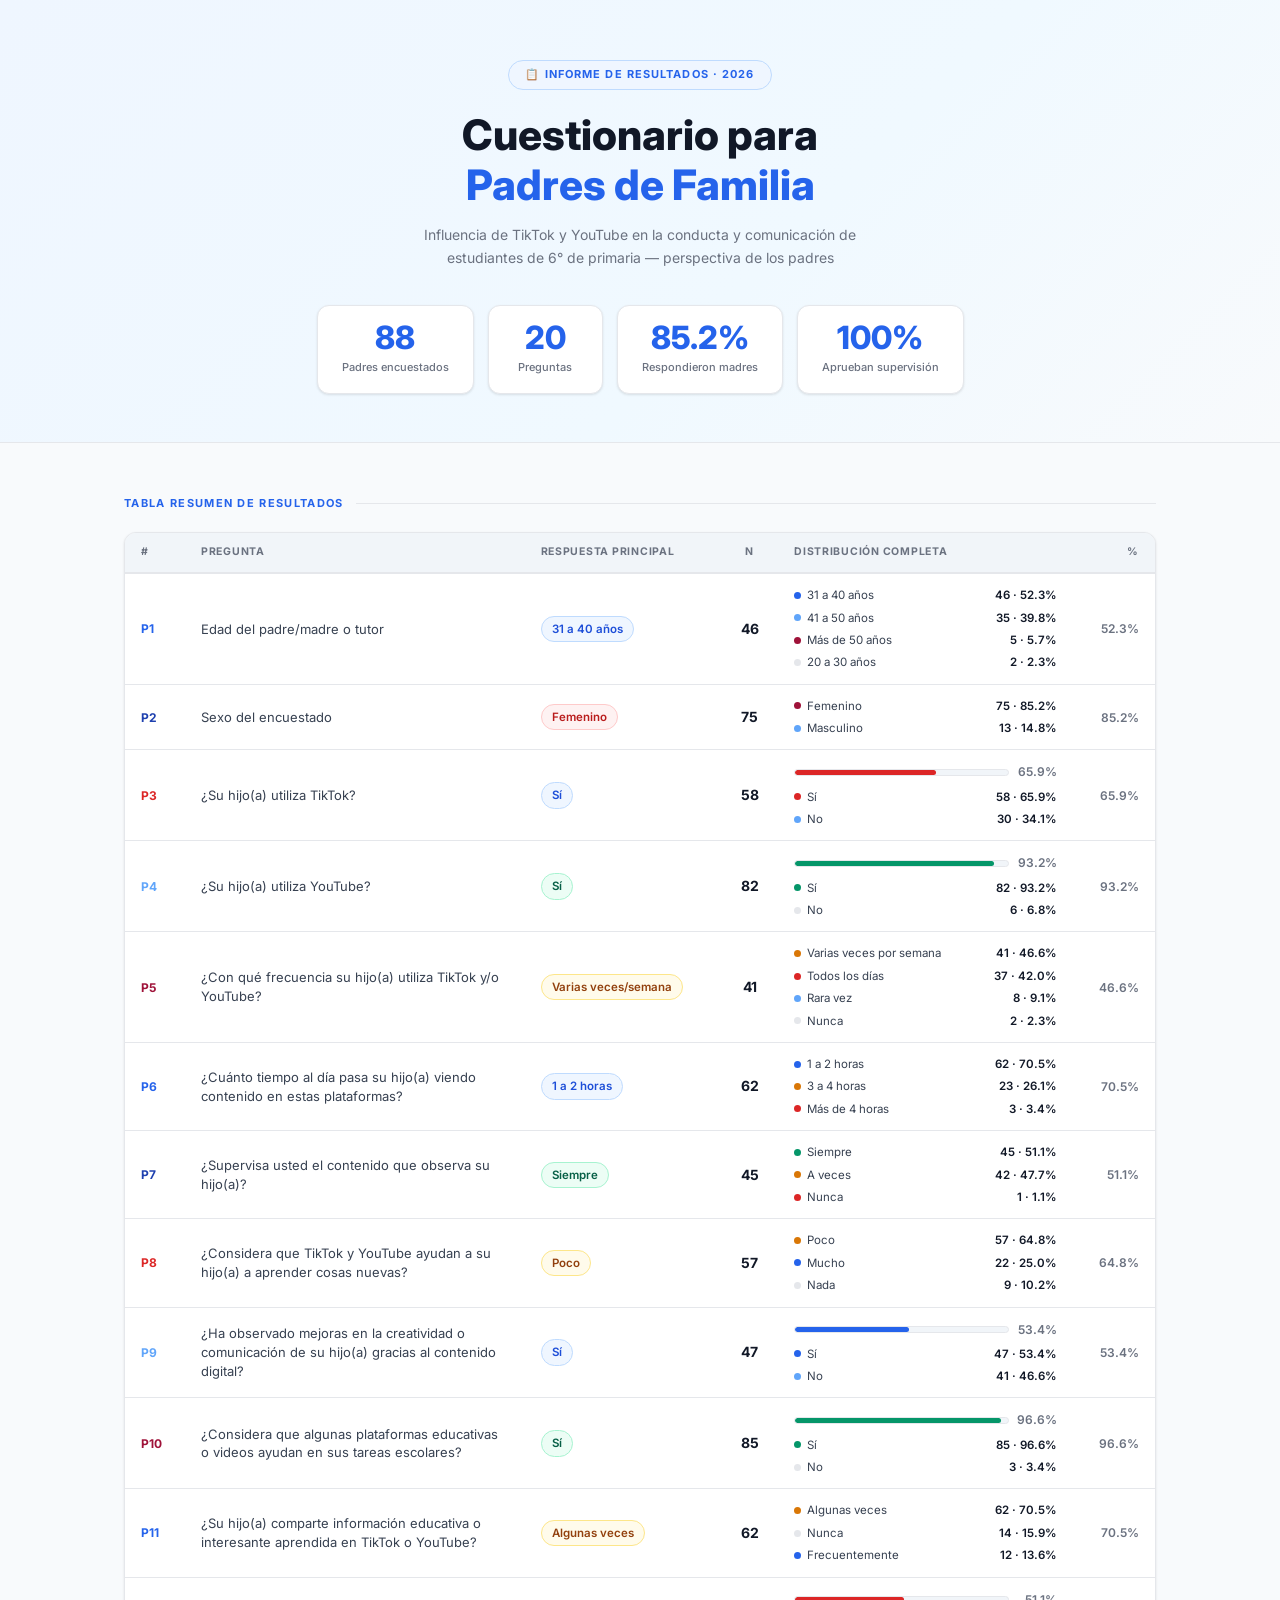
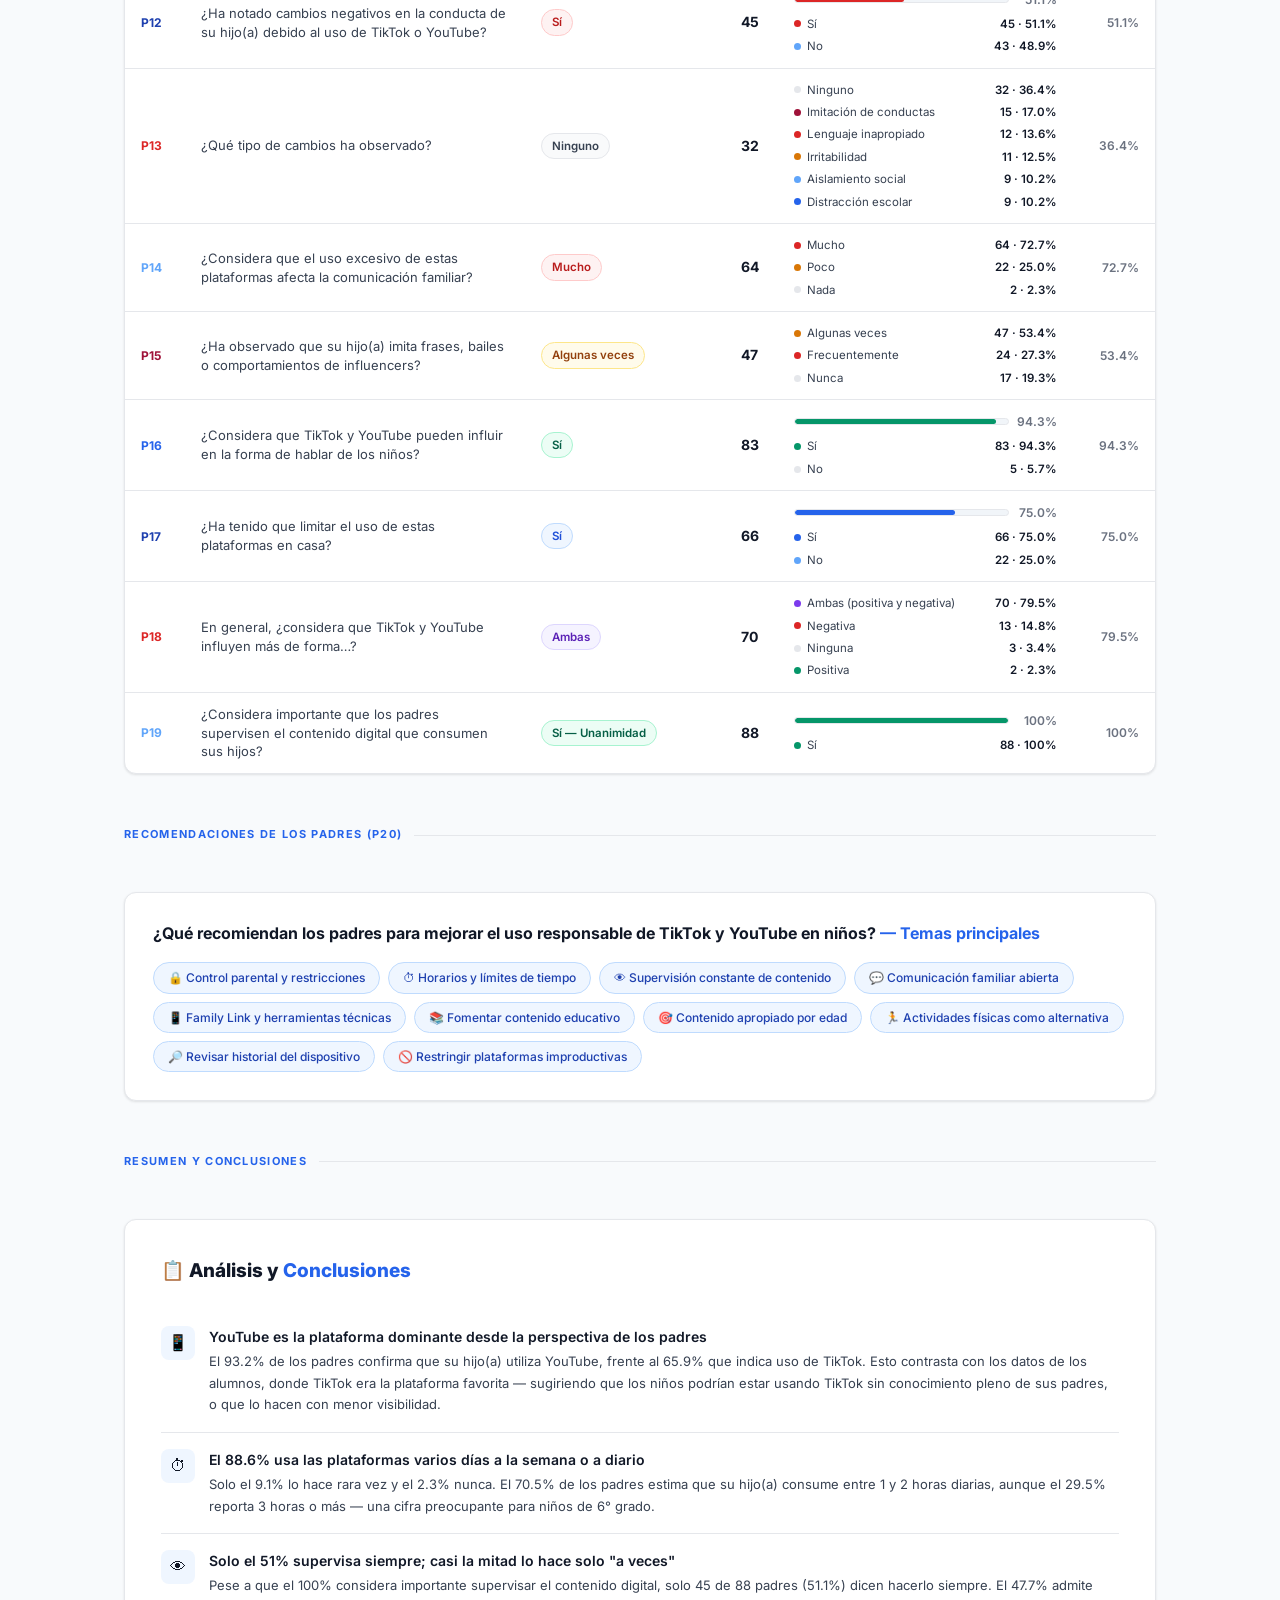
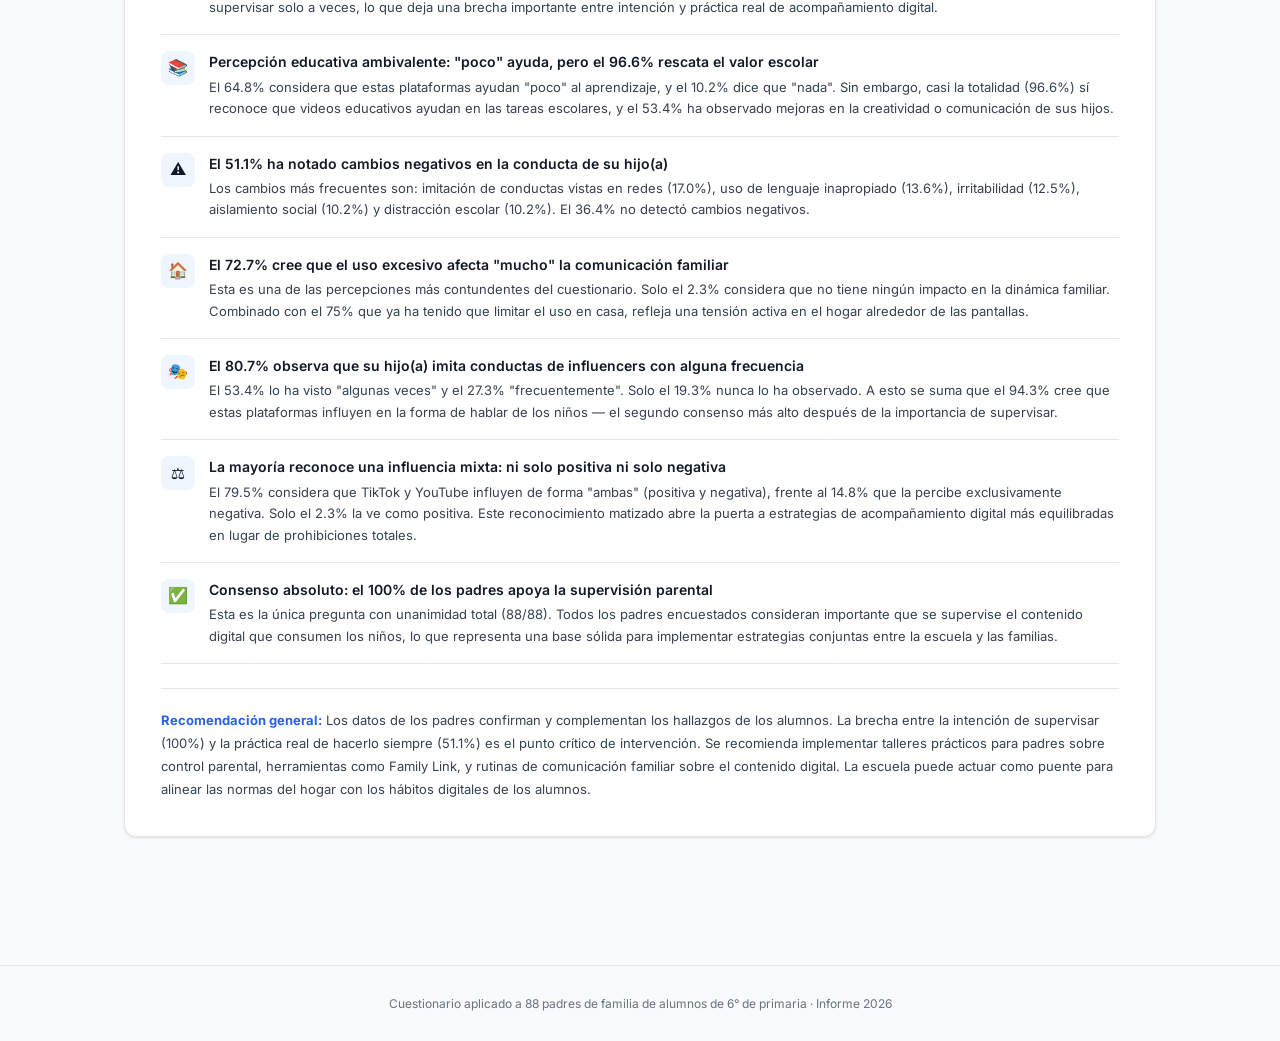
==== encuestaPadres.html @ 6d1504aa "Commit" ====
<!DOCTYPE html>
<html lang="es">

<head>
    <meta charset="UTF-8">
    <meta name="viewport" content="width=device-width, initial-scale=1.0">
    <title>Resultados — Cuestionario para Padres de Familia</title>
    <link rel="preconnect" href="https://fonts.googleapis.com">
    <link href="https://fonts.googleapis.com/css2?family=Inter:wght@400;500;600;700;800&display=swap" rel="stylesheet">
    <link rel="stylesheet" href="stylesEncuestaPadres.css">
</head>

<body>

    <!-- ══════════════ HERO ══════════════ -->
    <header class="hero">
        <div class="hero-badge">📋 Informe de Resultados · 2026</div>
        <h1>Cuestionario para<br><span>Padres de Familia</span></h1>
        <p class="hero-sub">Influencia de TikTok y YouTube en la conducta y comunicación de estudiantes de 6° de
            primaria — perspectiva de los padres</p>
        <div class="hero-kpis">
            <div class="hkpi">
                <div class="hkpi-num">88</div>
                <div class="hkpi-lbl">Padres encuestados</div>
            </div>
            <div class="hkpi">
                <div class="hkpi-num">20</div>
                <div class="hkpi-lbl">Preguntas</div>
            </div>
            <div class="hkpi">
                <div class="hkpi-num">85.2%</div>
                <div class="hkpi-lbl">Respondieron madres</div>
            </div>
            <div class="hkpi">
                <div class="hkpi-num">100%</div>
                <div class="hkpi-lbl">Aprueban supervisión</div>
            </div>
        </div>
    </header>

    <main class="page">

        <!-- ══════════════ TABLA RESUMEN ══════════════ -->
        <div class="section-label">Tabla resumen de resultados</div>
        <div class="card">
            <div class="tbl-wrap">
                <table>
                    <thead>
                        <tr>
                            <th>#</th>
                            <th>Pregunta</th>
                            <th>Respuesta principal</th>
                            <th style="text-align:center">n</th>
                            <th style="min-width:180px">Distribución completa</th>
                            <th style="text-align:right">%</th>
                        </tr>
                    </thead>
                    <tbody>

                        <!-- P1 Edad -->
                        <tr>
                            <td class="td-num" style="color:#2563EB">P1</td>
                            <td class="td-q">Edad del padre/madre o tutor</td>
                            <td><span class="badge badge-blue">31 a 40 años</span></td>
                            <td class="td-cnt">46</td>
                            <td>
                                <div class="opts-list">
                                    <div class="opt-row">
                                        <div class="opt-dot" style="background:#2563EB"></div><span class="opt-lbl">31 a
                                            40 años</span><span class="opt-val">46 · 52.3%</span>
                                    </div>
                                    <div class="opt-row">
                                        <div class="opt-dot" style="background:#60A5FA"></div><span class="opt-lbl">41 a
                                            50 años</span><span class="opt-val">35 · 39.8%</span>
                                    </div>
                                    <div class="opt-row">
                                        <div class="opt-dot" style="background:#9F1239"></div><span class="opt-lbl">Más
                                            de 50 años</span><span class="opt-val">5 · 5.7%</span>
                                    </div>
                                    <div class="opt-row">
                                        <div class="opt-dot" style="background:#E5E7EB"></div><span class="opt-lbl">20 a
                                            30 años</span><span class="opt-val">2 · 2.3%</span>
                                    </div>
                                </div>
                            </td>
                            <td class="td-pct-val">52.3%</td>
                        </tr>

                        <!-- P2 Sexo -->
                        <tr>
                            <td class="td-num" style="color:#1E40AF">P2</td>
                            <td class="td-q">Sexo del encuestado</td>
                            <td><span class="badge badge-red">Femenino</span></td>
                            <td class="td-cnt">75</td>
                            <td>
                                <div class="opts-list">
                                    <div class="opt-row">
                                        <div class="opt-dot" style="background:#9F1239"></div><span
                                            class="opt-lbl">Femenino</span><span class="opt-val">75 · 85.2%</span>
                                    </div>
                                    <div class="opt-row">
                                        <div class="opt-dot" style="background:#60A5FA"></div><span
                                            class="opt-lbl">Masculino</span><span class="opt-val">13 · 14.8%</span>
                                    </div>
                                </div>
                            </td>
                            <td class="td-pct-val">85.2%</td>
                        </tr>

                        <!-- P3 TikTok hijo -->
                        <tr>
                            <td class="td-num" style="color:#DC2626">P3</td>
                            <td class="td-q">¿Su hijo(a) utiliza TikTok?</td>
                            <td><span class="badge badge-blue">Sí</span></td>
                            <td class="td-cnt">58</td>
                            <td>
                                <div class="mini-bar-wrap">
                                    <div class="mini-bar-track">
                                        <div class="mini-bar-fill" style="width:65.9%;background:#DC2626"></div>
                                    </div>
                                    <span class="mini-pct">65.9%</span>
                                </div>
                                <div class="opts-list" style="margin-top:6px">
                                    <div class="opt-row">
                                        <div class="opt-dot" style="background:#DC2626"></div><span
                                            class="opt-lbl">Sí</span><span class="opt-val">58 · 65.9%</span>
                                    </div>
                                    <div class="opt-row">
                                        <div class="opt-dot" style="background:#60A5FA"></div><span
                                            class="opt-lbl">No</span><span class="opt-val">30 · 34.1%</span>
                                    </div>
                                </div>
                            </td>
                            <td class="td-pct-val">65.9%</td>
                        </tr>

                        <!-- P4 YouTube hijo -->
                        <tr>
                            <td class="td-num" style="color:#60A5FA">P4</td>
                            <td class="td-q">¿Su hijo(a) utiliza YouTube?</td>
                            <td><span class="badge badge-green">Sí</span></td>
                            <td class="td-cnt">82</td>
                            <td>
                                <div class="mini-bar-wrap">
                                    <div class="mini-bar-track">
                                        <div class="mini-bar-fill" style="width:93.2%;background:#059669"></div>
                                    </div>
                                    <span class="mini-pct">93.2%</span>
                                </div>
                                <div class="opts-list" style="margin-top:6px">
                                    <div class="opt-row">
                                        <div class="opt-dot" style="background:#059669"></div><span
                                            class="opt-lbl">Sí</span><span class="opt-val">82 · 93.2%</span>
                                    </div>
                                    <div class="opt-row">
                                        <div class="opt-dot" style="background:#E5E7EB"></div><span
                                            class="opt-lbl">No</span><span class="opt-val">6 · 6.8%</span>
                                    </div>
                                </div>
                            </td>
                            <td class="td-pct-val">93.2%</td>
                        </tr>

                        <!-- P5 Frecuencia -->
                        <tr>
                            <td class="td-num" style="color:#9F1239">P5</td>
                            <td class="td-q">¿Con qué frecuencia su hijo(a) utiliza TikTok y/o YouTube?</td>
                            <td><span class="badge badge-amber">Varias veces/semana</span></td>
                            <td class="td-cnt">41</td>
                            <td>
                                <div class="opts-list">
                                    <div class="opt-row">
                                        <div class="opt-dot" style="background:#D97706"></div><span
                                            class="opt-lbl">Varias veces por semana</span><span class="opt-val">41 ·
                                            46.6%</span>
                                    </div>
                                    <div class="opt-row">
                                        <div class="opt-dot" style="background:#DC2626"></div><span
                                            class="opt-lbl">Todos los días</span><span class="opt-val">37 · 42.0%</span>
                                    </div>
                                    <div class="opt-row">
                                        <div class="opt-dot" style="background:#60A5FA"></div><span class="opt-lbl">Rara
                                            vez</span><span class="opt-val">8 · 9.1%</span>
                                    </div>
                                    <div class="opt-row">
                                        <div class="opt-dot" style="background:#E5E7EB"></div><span
                                            class="opt-lbl">Nunca</span><span class="opt-val">2 · 2.3%</span>
                                    </div>
                                </div>
                            </td>
                            <td class="td-pct-val">46.6%</td>
                        </tr>

                        <!-- P6 Tiempo -->
                        <tr>
                            <td class="td-num" style="color:#2563EB">P6</td>
                            <td class="td-q">¿Cuánto tiempo al día pasa su hijo(a) viendo contenido en estas
                                plataformas?</td>
                            <td><span class="badge badge-blue">1 a 2 horas</span></td>
                            <td class="td-cnt">62</td>
                            <td>
                                <div class="opts-list">
                                    <div class="opt-row">
                                        <div class="opt-dot" style="background:#2563EB"></div><span class="opt-lbl">1 a
                                            2 horas</span><span class="opt-val">62 · 70.5%</span>
                                    </div>
                                    <div class="opt-row">
                                        <div class="opt-dot" style="background:#D97706"></div><span class="opt-lbl">3 a
                                            4 horas</span><span class="opt-val">23 · 26.1%</span>
                                    </div>
                                    <div class="opt-row">
                                        <div class="opt-dot" style="background:#DC2626"></div><span class="opt-lbl">Más
                                            de 4 horas</span><span class="opt-val">3 · 3.4%</span>
                                    </div>
                                </div>
                            </td>
                            <td class="td-pct-val">70.5%</td>
                        </tr>

                        <!-- P7 Supervisión -->
                        <tr>
                            <td class="td-num" style="color:#1E40AF">P7</td>
                            <td class="td-q">¿Supervisa usted el contenido que observa su hijo(a)?</td>
                            <td><span class="badge badge-green">Siempre</span></td>
                            <td class="td-cnt">45</td>
                            <td>
                                <div class="opts-list">
                                    <div class="opt-row">
                                        <div class="opt-dot" style="background:#059669"></div><span
                                            class="opt-lbl">Siempre</span><span class="opt-val">45 · 51.1%</span>
                                    </div>
                                    <div class="opt-row">
                                        <div class="opt-dot" style="background:#D97706"></div><span class="opt-lbl">A
                                            veces</span><span class="opt-val">42 · 47.7%</span>
                                    </div>
                                    <div class="opt-row">
                                        <div class="opt-dot" style="background:#DC2626"></div><span
                                            class="opt-lbl">Nunca</span><span class="opt-val">1 · 1.1%</span>
                                    </div>
                                </div>
                            </td>
                            <td class="td-pct-val">51.1%</td>
                        </tr>

                        <!-- P8 Aprender -->
                        <tr>
                            <td class="td-num" style="color:#DC2626">P8</td>
                            <td class="td-q">¿Considera que TikTok y YouTube ayudan a su hijo(a) a aprender cosas
                                nuevas?</td>
                            <td><span class="badge badge-amber">Poco</span></td>
                            <td class="td-cnt">57</td>
                            <td>
                                <div class="opts-list">
                                    <div class="opt-row">
                                        <div class="opt-dot" style="background:#D97706"></div><span
                                            class="opt-lbl">Poco</span><span class="opt-val">57 · 64.8%</span>
                                    </div>
                                    <div class="opt-row">
                                        <div class="opt-dot" style="background:#2563EB"></div><span
                                            class="opt-lbl">Mucho</span><span class="opt-val">22 · 25.0%</span>
                                    </div>
                                    <div class="opt-row">
                                        <div class="opt-dot" style="background:#E5E7EB"></div><span
                                            class="opt-lbl">Nada</span><span class="opt-val">9 · 10.2%</span>
                                    </div>
                                </div>
                            </td>
                            <td class="td-pct-val">64.8%</td>
                        </tr>

                        <!-- P9 Creatividad -->
                        <tr>
                            <td class="td-num" style="color:#60A5FA">P9</td>
                            <td class="td-q">¿Ha observado mejoras en la creatividad o comunicación de su hijo(a)
                                gracias al contenido digital?</td>
                            <td><span class="badge badge-blue">Sí</span></td>
                            <td class="td-cnt">47</td>
                            <td>
                                <div class="mini-bar-wrap">
                                    <div class="mini-bar-track">
                                        <div class="mini-bar-fill" style="width:53.4%;background:#2563EB"></div>
                                    </div>
                                    <span class="mini-pct">53.4%</span>
                                </div>
                                <div class="opts-list" style="margin-top:6px">
                                    <div class="opt-row">
                                        <div class="opt-dot" style="background:#2563EB"></div><span
                                            class="opt-lbl">Sí</span><span class="opt-val">47 · 53.4%</span>
                                    </div>
                                    <div class="opt-row">
                                        <div class="opt-dot" style="background:#60A5FA"></div><span
                                            class="opt-lbl">No</span><span class="opt-val">41 · 46.6%</span>
                                    </div>
                                </div>
                            </td>
                            <td class="td-pct-val">53.4%</td>
                        </tr>

                        <!-- P10 Tareas -->
                        <tr>
                            <td class="td-num" style="color:#9F1239">P10</td>
                            <td class="td-q">¿Considera que algunas plataformas educativas o videos ayudan en sus tareas
                                escolares?</td>
                            <td><span class="badge badge-green">Sí</span></td>
                            <td class="td-cnt">85</td>
                            <td>
                                <div class="mini-bar-wrap">
                                    <div class="mini-bar-track">
                                        <div class="mini-bar-fill" style="width:96.6%;background:#059669"></div>
                                    </div>
                                    <span class="mini-pct">96.6%</span>
                                </div>
                                <div class="opts-list" style="margin-top:6px">
                                    <div class="opt-row">
                                        <div class="opt-dot" style="background:#059669"></div><span
                                            class="opt-lbl">Sí</span><span class="opt-val">85 · 96.6%</span>
                                    </div>
                                    <div class="opt-row">
                                        <div class="opt-dot" style="background:#E5E7EB"></div><span
                                            class="opt-lbl">No</span><span class="opt-val">3 · 3.4%</span>
                                    </div>
                                </div>
                            </td>
                            <td class="td-pct-val">96.6%</td>
                        </tr>

                        <!-- P11 Comparte info -->
                        <tr>
                            <td class="td-num" style="color:#2563EB">P11</td>
                            <td class="td-q">¿Su hijo(a) comparte información educativa o interesante aprendida en
                                TikTok o YouTube?</td>
                            <td><span class="badge badge-amber">Algunas veces</span></td>
                            <td class="td-cnt">62</td>
                            <td>
                                <div class="opts-list">
                                    <div class="opt-row">
                                        <div class="opt-dot" style="background:#D97706"></div><span
                                            class="opt-lbl">Algunas veces</span><span class="opt-val">62 · 70.5%</span>
                                    </div>
                                    <div class="opt-row">
                                        <div class="opt-dot" style="background:#E5E7EB"></div><span
                                            class="opt-lbl">Nunca</span><span class="opt-val">14 · 15.9%</span>
                                    </div>
                                    <div class="opt-row">
                                        <div class="opt-dot" style="background:#2563EB"></div><span
                                            class="opt-lbl">Frecuentemente</span><span class="opt-val">12 · 13.6%</span>
                                    </div>
                                </div>
                            </td>
                            <td class="td-pct-val">70.5%</td>
                        </tr>

                        <!-- P12 Cambios negativos -->
                        <tr>
                            <td class="td-num" style="color:#1E40AF">P12</td>
                            <td class="td-q">¿Ha notado cambios negativos en la conducta de su hijo(a) debido al uso de
                                TikTok o YouTube?</td>
                            <td><span class="badge badge-red">Sí</span></td>
                            <td class="td-cnt">45</td>
                            <td>
                                <div class="mini-bar-wrap">
                                    <div class="mini-bar-track">
                                        <div class="mini-bar-fill" style="width:51.1%;background:#DC2626"></div>
                                    </div>
                                    <span class="mini-pct">51.1%</span>
                                </div>
                                <div class="opts-list" style="margin-top:6px">
                                    <div class="opt-row">
                                        <div class="opt-dot" style="background:#DC2626"></div><span
                                            class="opt-lbl">Sí</span><span class="opt-val">45 · 51.1%</span>
                                    </div>
                                    <div class="opt-row">
                                        <div class="opt-dot" style="background:#60A5FA"></div><span
                                            class="opt-lbl">No</span><span class="opt-val">43 · 48.9%</span>
                                    </div>
                                </div>
                            </td>
                            <td class="td-pct-val">51.1%</td>
                        </tr>

                        <!-- P13 Tipo de cambios -->
                        <tr>
                            <td class="td-num" style="color:#DC2626">P13</td>
                            <td class="td-q">¿Qué tipo de cambios ha observado?</td>
                            <td><span class="badge badge-gray">Ninguno</span></td>
                            <td class="td-cnt">32</td>
                            <td>
                                <div class="opts-list">
                                    <div class="opt-row">
                                        <div class="opt-dot" style="background:#E5E7EB"></div><span
                                            class="opt-lbl">Ninguno</span><span class="opt-val">32 · 36.4%</span>
                                    </div>
                                    <div class="opt-row">
                                        <div class="opt-dot" style="background:#9F1239"></div><span
                                            class="opt-lbl">Imitación de conductas</span><span class="opt-val">15 ·
                                            17.0%</span>
                                    </div>
                                    <div class="opt-row">
                                        <div class="opt-dot" style="background:#DC2626"></div><span
                                            class="opt-lbl">Lenguaje inapropiado</span><span class="opt-val">12 ·
                                            13.6%</span>
                                    </div>
                                    <div class="opt-row">
                                        <div class="opt-dot" style="background:#D97706"></div><span
                                            class="opt-lbl">Irritabilidad</span><span class="opt-val">11 · 12.5%</span>
                                    </div>
                                    <div class="opt-row">
                                        <div class="opt-dot" style="background:#60A5FA"></div><span
                                            class="opt-lbl">Aislamiento social</span><span class="opt-val">9 ·
                                            10.2%</span>
                                    </div>
                                    <div class="opt-row">
                                        <div class="opt-dot" style="background:#2563EB"></div><span
                                            class="opt-lbl">Distracción escolar</span><span class="opt-val">9 ·
                                            10.2%</span>
                                    </div>
                                </div>
                            </td>
                            <td class="td-pct-val">36.4%</td>
                        </tr>

                        <!-- P14 Comunicación familiar -->
                        <tr>
                            <td class="td-num" style="color:#60A5FA">P14</td>
                            <td class="td-q">¿Considera que el uso excesivo de estas plataformas afecta la comunicación
                                familiar?</td>
                            <td><span class="badge badge-red">Mucho</span></td>
                            <td class="td-cnt">64</td>
                            <td>
                                <div class="opts-list">
                                    <div class="opt-row">
                                        <div class="opt-dot" style="background:#DC2626"></div><span
                                            class="opt-lbl">Mucho</span><span class="opt-val">64 · 72.7%</span>
                                    </div>
                                    <div class="opt-row">
                                        <div class="opt-dot" style="background:#D97706"></div><span
                                            class="opt-lbl">Poco</span><span class="opt-val">22 · 25.0%</span>
                                    </div>
                                    <div class="opt-row">
                                        <div class="opt-dot" style="background:#E5E7EB"></div><span
                                            class="opt-lbl">Nada</span><span class="opt-val">2 · 2.3%</span>
                                    </div>
                                </div>
                            </td>
                            <td class="td-pct-val">72.7%</td>
                        </tr>

                        <!-- P15 Imita influencers -->
                        <tr>
                            <td class="td-num" style="color:#9F1239">P15</td>
                            <td class="td-q">¿Ha observado que su hijo(a) imita frases, bailes o comportamientos de
                                influencers?</td>
                            <td><span class="badge badge-amber">Algunas veces</span></td>
                            <td class="td-cnt">47</td>
                            <td>
                                <div class="opts-list">
                                    <div class="opt-row">
                                        <div class="opt-dot" style="background:#D97706"></div><span
                                            class="opt-lbl">Algunas veces</span><span class="opt-val">47 · 53.4%</span>
                                    </div>
                                    <div class="opt-row">
                                        <div class="opt-dot" style="background:#DC2626"></div><span
                                            class="opt-lbl">Frecuentemente</span><span class="opt-val">24 · 27.3%</span>
                                    </div>
                                    <div class="opt-row">
                                        <div class="opt-dot" style="background:#E5E7EB"></div><span
                                            class="opt-lbl">Nunca</span><span class="opt-val">17 · 19.3%</span>
                                    </div>
                                </div>
                            </td>
                            <td class="td-pct-val">53.4%</td>
                        </tr>

                        <!-- P16 Influye en hablar -->
                        <tr>
                            <td class="td-num" style="color:#2563EB">P16</td>
                            <td class="td-q">¿Considera que TikTok y YouTube pueden influir en la forma de hablar de los
                                niños?</td>
                            <td><span class="badge badge-green">Sí</span></td>
                            <td class="td-cnt">83</td>
                            <td>
                                <div class="mini-bar-wrap">
                                    <div class="mini-bar-track">
                                        <div class="mini-bar-fill" style="width:94.3%;background:#059669"></div>
                                    </div>
                                    <span class="mini-pct">94.3%</span>
                                </div>
                                <div class="opts-list" style="margin-top:6px">
                                    <div class="opt-row">
                                        <div class="opt-dot" style="background:#059669"></div><span
                                            class="opt-lbl">Sí</span><span class="opt-val">83 · 94.3%</span>
                                    </div>
                                    <div class="opt-row">
                                        <div class="opt-dot" style="background:#E5E7EB"></div><span
                                            class="opt-lbl">No</span><span class="opt-val">5 · 5.7%</span>
                                    </div>
                                </div>
                            </td>
                            <td class="td-pct-val">94.3%</td>
                        </tr>

                        <!-- P17 Limitó uso -->
                        <tr>
                            <td class="td-num" style="color:#1E40AF">P17</td>
                            <td class="td-q">¿Ha tenido que limitar el uso de estas plataformas en casa?</td>
                            <td><span class="badge badge-blue">Sí</span></td>
                            <td class="td-cnt">66</td>
                            <td>
                                <div class="mini-bar-wrap">
                                    <div class="mini-bar-track">
                                        <div class="mini-bar-fill" style="width:75%;background:#2563EB"></div>
                                    </div>
                                    <span class="mini-pct">75.0%</span>
                                </div>
                                <div class="opts-list" style="margin-top:6px">
                                    <div class="opt-row">
                                        <div class="opt-dot" style="background:#2563EB"></div><span
                                            class="opt-lbl">Sí</span><span class="opt-val">66 · 75.0%</span>
                                    </div>
                                    <div class="opt-row">
                                        <div class="opt-dot" style="background:#60A5FA"></div><span
                                            class="opt-lbl">No</span><span class="opt-val">22 · 25.0%</span>
                                    </div>
                                </div>
                            </td>
                            <td class="td-pct-val">75.0%</td>
                        </tr>

                        <!-- P18 Influencia positiva/negativa -->
                        <tr>
                            <td class="td-num" style="color:#DC2626">P18</td>
                            <td class="td-q">En general, ¿considera que TikTok y YouTube influyen más de forma…?</td>
                            <td><span class="badge badge-purple">Ambas</span></td>
                            <td class="td-cnt">70</td>
                            <td>
                                <div class="opts-list">
                                    <div class="opt-row">
                                        <div class="opt-dot" style="background:#7C3AED"></div><span
                                            class="opt-lbl">Ambas (positiva y negativa)</span><span class="opt-val">70 ·
                                            79.5%</span>
                                    </div>
                                    <div class="opt-row">
                                        <div class="opt-dot" style="background:#DC2626"></div><span
                                            class="opt-lbl">Negativa</span><span class="opt-val">13 · 14.8%</span>
                                    </div>
                                    <div class="opt-row">
                                        <div class="opt-dot" style="background:#E5E7EB"></div><span
                                            class="opt-lbl">Ninguna</span><span class="opt-val">3 · 3.4%</span>
                                    </div>
                                    <div class="opt-row">
                                        <div class="opt-dot" style="background:#059669"></div><span
                                            class="opt-lbl">Positiva</span><span class="opt-val">2 · 2.3%</span>
                                    </div>
                                </div>
                            </td>
                            <td class="td-pct-val">79.5%</td>
                        </tr>

                        <!-- P19 Supervisión importante -->
                        <tr>
                            <td class="td-num" style="color:#60A5FA">P19</td>
                            <td class="td-q">¿Considera importante que los padres supervisen el contenido digital que
                                consumen sus hijos?</td>
                            <td><span class="badge badge-green">Sí — Unanimidad</span></td>
                            <td class="td-cnt">88</td>
                            <td>
                                <div class="mini-bar-wrap">
                                    <div class="mini-bar-track">
                                        <div class="mini-bar-fill" style="width:100%;background:#059669"></div>
                                    </div>
                                    <span class="mini-pct">100%</span>
                                </div>
                                <div class="opts-list" style="margin-top:6px">
                                    <div class="opt-row">
                                        <div class="opt-dot" style="background:#059669"></div><span
                                            class="opt-lbl">Sí</span><span class="opt-val">88 · 100%</span>
                                    </div>
                                </div>
                            </td>
                            <td class="td-pct-val">100%</td>
                        </tr>

                    </tbody>
                </table>
            </div>
        </div>

        <!-- ══════════════ RECOMENDACIONES P20 ══════════════ -->
        <div class="section-label">Recomendaciones de los padres (P20)</div>
        <div class="rec-section">
            <h3>¿Qué recomiendan los padres para mejorar el uso responsable de TikTok y YouTube en niños? <span>— Temas
                    principales</span></h3>
            <div class="rec-tags">
                <span class="rec-tag">🔒 Control parental y restricciones</span>
                <span class="rec-tag">⏱ Horarios y límites de tiempo</span>
                <span class="rec-tag">👁 Supervisión constante de contenido</span>
                <span class="rec-tag">💬 Comunicación familiar abierta</span>
                <span class="rec-tag">📱 Family Link y herramientas técnicas</span>
                <span class="rec-tag">📚 Fomentar contenido educativo</span>
                <span class="rec-tag">🎯 Contenido apropiado por edad</span>
                <span class="rec-tag">🏃 Actividades físicas como alternativa</span>
                <span class="rec-tag">🔎 Revisar historial del dispositivo</span>
                <span class="rec-tag">🚫 Restringir plataformas improductivas</span>
            </div>
        </div>

        <!-- ══════════════ CONCLUSIONES ══════════════ -->
        <div class="section-label">Resumen y conclusiones</div>
        <div class="conclusion">
            <h2>📋 Análisis y <span>Conclusiones</span></h2>

            <div class="finding">
                <div class="finding-icon">📱</div>
                <div class="finding-text">
                    <strong>YouTube es la plataforma dominante desde la perspectiva de los padres</strong>
                    <p>El 93.2% de los padres confirma que su hijo(a) utiliza YouTube, frente al 65.9% que indica uso de
                        TikTok. Esto contrasta con los datos de los alumnos, donde TikTok era la plataforma favorita —
                        sugiriendo que los niños podrían estar usando TikTok sin conocimiento pleno de sus padres, o que
                        lo hacen con menor visibilidad.</p>
                </div>
            </div>

            <div class="finding">
                <div class="finding-icon">⏱</div>
                <div class="finding-text">
                    <strong>El 88.6% usa las plataformas varios días a la semana o a diario</strong>
                    <p>Solo el 9.1% lo hace rara vez y el 2.3% nunca. El 70.5% de los padres estima que su hijo(a)
                        consume entre 1 y 2 horas diarias, aunque el 29.5% reporta 3 horas o más — una cifra preocupante
                        para niños de 6° grado.</p>
                </div>
            </div>

            <div class="finding">
                <div class="finding-icon">👁</div>
                <div class="finding-text">
                    <strong>Solo el 51% supervisa siempre; casi la mitad lo hace solo "a veces"</strong>
                    <p>Pese a que el 100% considera importante supervisar el contenido digital, solo 45 de 88 padres
                        (51.1%) dicen hacerlo siempre. El 47.7% admite supervisar solo a veces, lo que deja una brecha
                        importante entre intención y práctica real de acompañamiento digital.</p>
                </div>
            </div>

            <div class="finding">
                <div class="finding-icon">📚</div>
                <div class="finding-text">
                    <strong>Percepción educativa ambivalente: "poco" ayuda, pero el 96.6% rescata el valor
                        escolar</strong>
                    <p>El 64.8% considera que estas plataformas ayudan "poco" al aprendizaje, y el 10.2% dice que
                        "nada". Sin embargo, casi la totalidad (96.6%) sí reconoce que videos educativos ayudan en las
                        tareas escolares, y el 53.4% ha observado mejoras en la creatividad o comunicación de sus hijos.
                    </p>
                </div>
            </div>

            <div class="finding">
                <div class="finding-icon">⚠️</div>
                <div class="finding-text">
                    <strong>El 51.1% ha notado cambios negativos en la conducta de su hijo(a)</strong>
                    <p>Los cambios más frecuentes son: imitación de conductas vistas en redes (17.0%), uso de lenguaje
                        inapropiado (13.6%), irritabilidad (12.5%), aislamiento social (10.2%) y distracción escolar
                        (10.2%). El 36.4% no detectó cambios negativos.</p>
                </div>
            </div>

            <div class="finding">
                <div class="finding-icon">🏠</div>
                <div class="finding-text">
                    <strong>El 72.7% cree que el uso excesivo afecta "mucho" la comunicación familiar</strong>
                    <p>Esta es una de las percepciones más contundentes del cuestionario. Solo el 2.3% considera que no
                        tiene ningún impacto en la dinámica familiar. Combinado con el 75% que ya ha tenido que limitar
                        el uso en casa, refleja una tensión activa en el hogar alrededor de las pantallas.</p>
                </div>
            </div>

            <div class="finding">
                <div class="finding-icon">🎭</div>
                <div class="finding-text">
                    <strong>El 80.7% observa que su hijo(a) imita conductas de influencers con alguna
                        frecuencia</strong>
                    <p>El 53.4% lo ha visto "algunas veces" y el 27.3% "frecuentemente". Solo el 19.3% nunca lo ha
                        observado. A esto se suma que el 94.3% cree que estas plataformas influyen en la forma de hablar
                        de los niños — el segundo consenso más alto después de la importancia de supervisar.</p>
                </div>
            </div>

            <div class="finding">
                <div class="finding-icon">⚖️</div>
                <div class="finding-text">
                    <strong>La mayoría reconoce una influencia mixta: ni solo positiva ni solo negativa</strong>
                    <p>El 79.5% considera que TikTok y YouTube influyen de forma "ambas" (positiva y negativa), frente
                        al 14.8% que la percibe exclusivamente negativa. Solo el 2.3% la ve como positiva. Este
                        reconocimiento matizado abre la puerta a estrategias de acompañamiento digital más equilibradas
                        en lugar de prohibiciones totales.</p>
                </div>
            </div>

            <div class="finding">
                <div class="finding-icon">✅</div>
                <div class="finding-text">
                    <strong>Consenso absoluto: el 100% de los padres apoya la supervisión parental</strong>
                    <p>Esta es la única pregunta con unanimidad total (88/88). Todos los padres encuestados consideran
                        importante que se supervise el contenido digital que consumen los niños, lo que representa una
                        base sólida para implementar estrategias conjuntas entre la escuela y las familias.</p>
                </div>
            </div>

            <div class="rec-box">
                <strong>Recomendación general:</strong> Los datos de los padres confirman y complementan los hallazgos
                de los alumnos. La brecha entre la intención de supervisar (100%) y la práctica real de hacerlo siempre
                (51.1%) es el punto crítico de intervención. Se recomienda implementar talleres prácticos para padres
                sobre control parental, herramientas como Family Link, y rutinas de comunicación familiar sobre el
                contenido digital. La escuela puede actuar como puente para alinear las normas del hogar con los hábitos
                digitales de los alumnos.
            </div>
        </div>

    </main>
    <footer>Cuestionario aplicado a 88 padres de familia de alumnos de 6° de primaria · Informe 2026</footer>

</body>

</html>
---- stylesEncuestaPadres.css ----
/* ============================================================
   encuestasPadres.css  —  Paleta corporativa, fondo blanco/gris
   ============================================================ */

*,
*::before,
*::after {
    box-sizing: border-box;
    margin: 0;
    padding: 0;
}

:root {
    --primary: #2563EB;
    --secondary: #1E40AF;
    --celeste: #60A5FA;
    --guinda: #9F1239;
    --red: #DC2626;
    --bg: #F8FAFC;
    --card: #FFFFFF;
    --border: #E5E7EB;
    --txt: #111827;
    --txt2: #374151;
    --mute: #6B7280;
    --green: #059669;
    --green-bg: #ECFDF5;
    --amber: #D97706;
    --amber-bg: #FFFBEB;
    --red-bg: #FEF2F2;
    --radius: 12px;
    --shadow: 0 1px 3px rgba(0, 0, 0, .07), 0 1px 2px rgba(0, 0, 0, .04);
}

body {
    background: var(--bg);
    color: var(--txt);
    font-family: 'Inter', 'Segoe UI', system-ui, sans-serif;
    font-size: 15px;
    line-height: 1.6;
}

/* ── Hero ──────────────────────────────────────────────── */
.hero {
    background: linear-gradient(135deg, #EFF6FF 0%, #F0F9FF 60%, #F8FAFC 100%);
    border-bottom: 1px solid var(--border);
    padding: 60px 24px 48px;
    text-align: center;
}

.hero-badge {
    display: inline-flex;
    align-items: center;
    gap: 7px;
    background: #EFF6FF;
    border: 1px solid #BFDBFE;
    border-radius: 100px;
    padding: 5px 16px;
    font-size: 11px;
    font-weight: 700;
    letter-spacing: .1em;
    text-transform: uppercase;
    color: var(--primary);
    margin-bottom: 20px;
}

.hero h1 {
    font-size: clamp(22px, 3.8vw, 42px);
    font-weight: 800;
    line-height: 1.2;
    color: var(--txt);
    max-width: 700px;
    margin: 0 auto 14px;
}

.hero h1 span {
    color: var(--primary);
}

.hero-sub {
    color: var(--mute);
    font-size: 14px;
    max-width: 500px;
    margin: 0 auto 36px;
}

.hero-kpis {
    display: flex;
    justify-content: center;
    gap: 14px;
    flex-wrap: wrap;
}

.hkpi {
    background: var(--card);
    border: 1px solid var(--border);
    border-radius: var(--radius);
    padding: 16px 24px;
    min-width: 115px;
    box-shadow: var(--shadow);
    text-align: center;
}

.hkpi-num {
    font-size: 32px;
    font-weight: 800;
    line-height: 1;
    color: var(--primary);
}

.hkpi-lbl {
    font-size: 11px;
    color: var(--mute);
    margin-top: 5px;
    font-weight: 500;
}

/* ── Layout ────────────────────────────────────────────── */
.page {
    max-width: 1080px;
    margin: 0 auto;
    padding: 0 24px 80px;
}

.section-label {
    display: flex;
    align-items: center;
    gap: 12px;
    font-size: 11px;
    font-weight: 700;
    letter-spacing: .12em;
    text-transform: uppercase;
    color: var(--primary);
    margin: 52px 0 20px;
}

.section-label::after {
    content: '';
    flex: 1;
    height: 1px;
    background: var(--border);
}

/* ── Table ─────────────────────────────────────────────── */
.card {
    background: var(--card);
    border: 1px solid var(--border);
    border-radius: var(--radius);
    box-shadow: var(--shadow);
    overflow: hidden;
}

.tbl-wrap {
    overflow-x: auto;
}

table {
    width: 100%;
    border-collapse: collapse;
    font-size: 13px;
}

thead th {
    background: #F1F5F9;
    color: var(--mute);
    font-weight: 700;
    font-size: 10.5px;
    letter-spacing: .07em;
    text-transform: uppercase;
    padding: 11px 16px;
    text-align: left;
    border-bottom: 2px solid var(--border);
    white-space: nowrap;
}

tbody tr {
    border-bottom: 1px solid var(--border);
}

tbody tr:last-child {
    border-bottom: none;
}

tbody tr:hover {
    background: #F8FAFC;
}

tbody td {
    padding: 12px 16px;
    vertical-align: middle;
}

.td-num {
    font-weight: 700;
    font-size: 12px;
    white-space: nowrap;
}

.td-q {
    color: var(--txt2);
    font-size: 13px;
    line-height: 1.45;
    max-width: 300px;
}

.td-resp {
    font-weight: 600;
    color: var(--txt);
    font-size: 13px;
}

.td-cnt {
    font-weight: 700;
    text-align: center;
    font-size: 14px;
    white-space: nowrap;
}

.td-pct-val {
    font-size: 12px;
    color: var(--mute);
    text-align: right;
    font-weight: 600;
    white-space: nowrap;
}

/* Mini bar inline */
.mini-bar-wrap {
    display: flex;
    align-items: center;
    gap: 8px;
    min-width: 120px;
}

.mini-bar-track {
    flex: 1;
    height: 7px;
    border-radius: 100px;
    background: #F1F5F9;
    overflow: hidden;
    border: 1px solid var(--border);
}

.mini-bar-fill {
    height: 100%;
    border-radius: 100px;
}

.mini-pct {
    font-size: 12px;
    color: var(--mute);
    width: 40px;
    text-align: right;
    font-weight: 600;
    flex-shrink: 0;
}

/* Badge de respuesta principal */
.badge {
    display: inline-block;
    padding: 3px 10px;
    border-radius: 100px;
    font-size: 11.5px;
    font-weight: 600;
    white-space: nowrap;
}

.badge-blue {
    background: #EFF6FF;
    color: #1D4ED8;
    border: 1px solid #BFDBFE;
}

.badge-red {
    background: #FEF2F2;
    color: #B91C1C;
    border: 1px solid #FECACA;
}

.badge-green {
    background: #ECFDF5;
    color: #065F46;
    border: 1px solid #A7F3D0;
}

.badge-amber {
    background: #FFFBEB;
    color: #92400E;
    border: 1px solid #FDE68A;
}

.badge-purple {
    background: #F5F3FF;
    color: #5B21B6;
    border: 1px solid #DDD6FE;
}

.badge-gray {
    background: #F9FAFB;
    color: #374151;
    border: 1px solid #E5E7EB;
}

/* Distribución de opciones (en tooltip-like pill list) */
.opts-list {
    display: flex;
    flex-direction: column;
    gap: 4px;
    min-width: 180px;
}

.opt-row {
    display: flex;
    align-items: center;
    gap: 6px;
    font-size: 11.5px;
    color: var(--txt2);
}

.opt-dot {
    width: 7px;
    height: 7px;
    border-radius: 50%;
    flex-shrink: 0;
}

.opt-lbl {
    flex: 1;
}

.opt-val {
    font-weight: 600;
    color: var(--txt);
    white-space: nowrap;
}

/* ── Conclusiones ──────────────────────────────────────── */
.conclusion {
    background: var(--card);
    border: 1px solid var(--border);
    border-radius: var(--radius);
    padding: 36px;
    box-shadow: var(--shadow);
    margin-top: 48px;
}

.conclusion h2 {
    font-size: 19px;
    font-weight: 800;
    color: var(--txt);
    margin-bottom: 24px;
}

.conclusion h2 span {
    color: var(--primary);
}

.finding {
    display: flex;
    gap: 14px;
    align-items: flex-start;
    padding: 16px 0;
    border-bottom: 1px solid var(--border);
}

.finding:last-of-type {
    border-bottom: none;
}

.finding-icon {
    width: 34px;
    height: 34px;
    border-radius: 8px;
    background: #EFF6FF;
    display: flex;
    align-items: center;
    justify-content: center;
    font-size: 16px;
    flex-shrink: 0;
}

.finding-text strong {
    display: block;
    font-weight: 600;
    font-size: 14px;
    color: var(--txt);
    margin-bottom: 3px;
}

.finding-text p {
    font-size: 13px;
    color: var(--txt2);
    line-height: 1.65;
}

/* Recomendaciones P20 */
.rec-section {
    background: var(--card);
    border: 1px solid var(--border);
    border-radius: var(--radius);
    padding: 28px;
    box-shadow: var(--shadow);
    margin-top: 48px;
}

.rec-section h3 {
    font-size: 16px;
    font-weight: 700;
    color: var(--txt);
    margin-bottom: 16px;
}

.rec-section h3 span {
    color: var(--primary);
}

.rec-tags {
    display: flex;
    flex-wrap: wrap;
    gap: 8px;
}

.rec-tag {
    background: #EFF6FF;
    border: 1px solid #BFDBFE;
    border-radius: 100px;
    padding: 5px 14px;
    font-size: 12px;
    color: #1E40AF;
    font-weight: 500;
}

.rec-box {
    margin-top: 24px;
    padding-top: 20px;
    border-top: 1px solid var(--border);
    font-size: 13px;
    color: var(--txt2);
    line-height: 1.75;
}

.rec-box strong {
    color: var(--primary);
}

/* ── Footer ────────────────────────────────────────────── */
footer {
    text-align: center;
    padding: 28px 24px;
    border-top: 1px solid var(--border);
    font-size: 12px;
    color: var(--mute);
    margin-top: 48px;
}

@media (max-width: 640px) {
    .hero {
        padding: 40px 16px 32px;
    }

    .hero-kpis {
        gap: 10px;
    }

    .hkpi {
        min-width: 90px;
        padding: 12px 14px;
    }

    .hkpi-num {
        font-size: 26px;
    }

    .conclusion,
    .rec-section {
        padding: 20px 16px;
    }

    thead th,
    tbody td {
        padding: 9px 10px;
    }
}
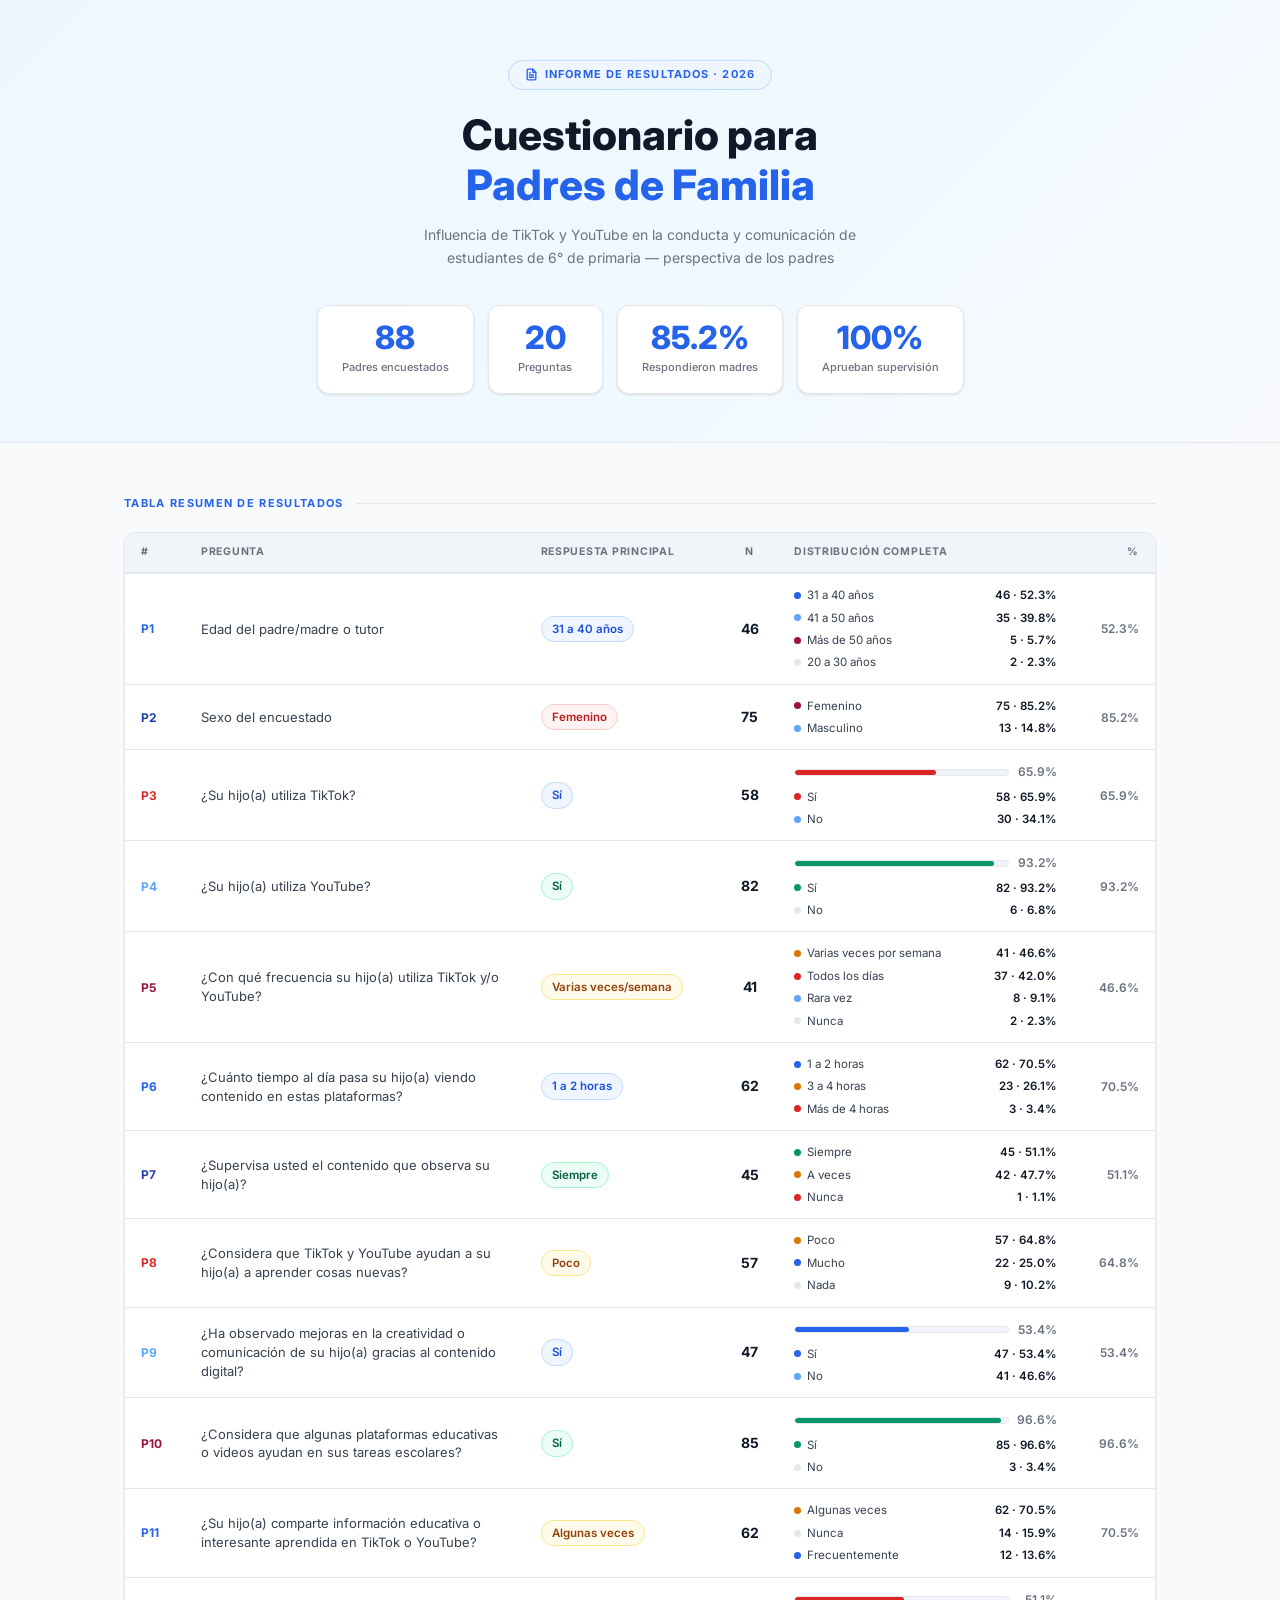
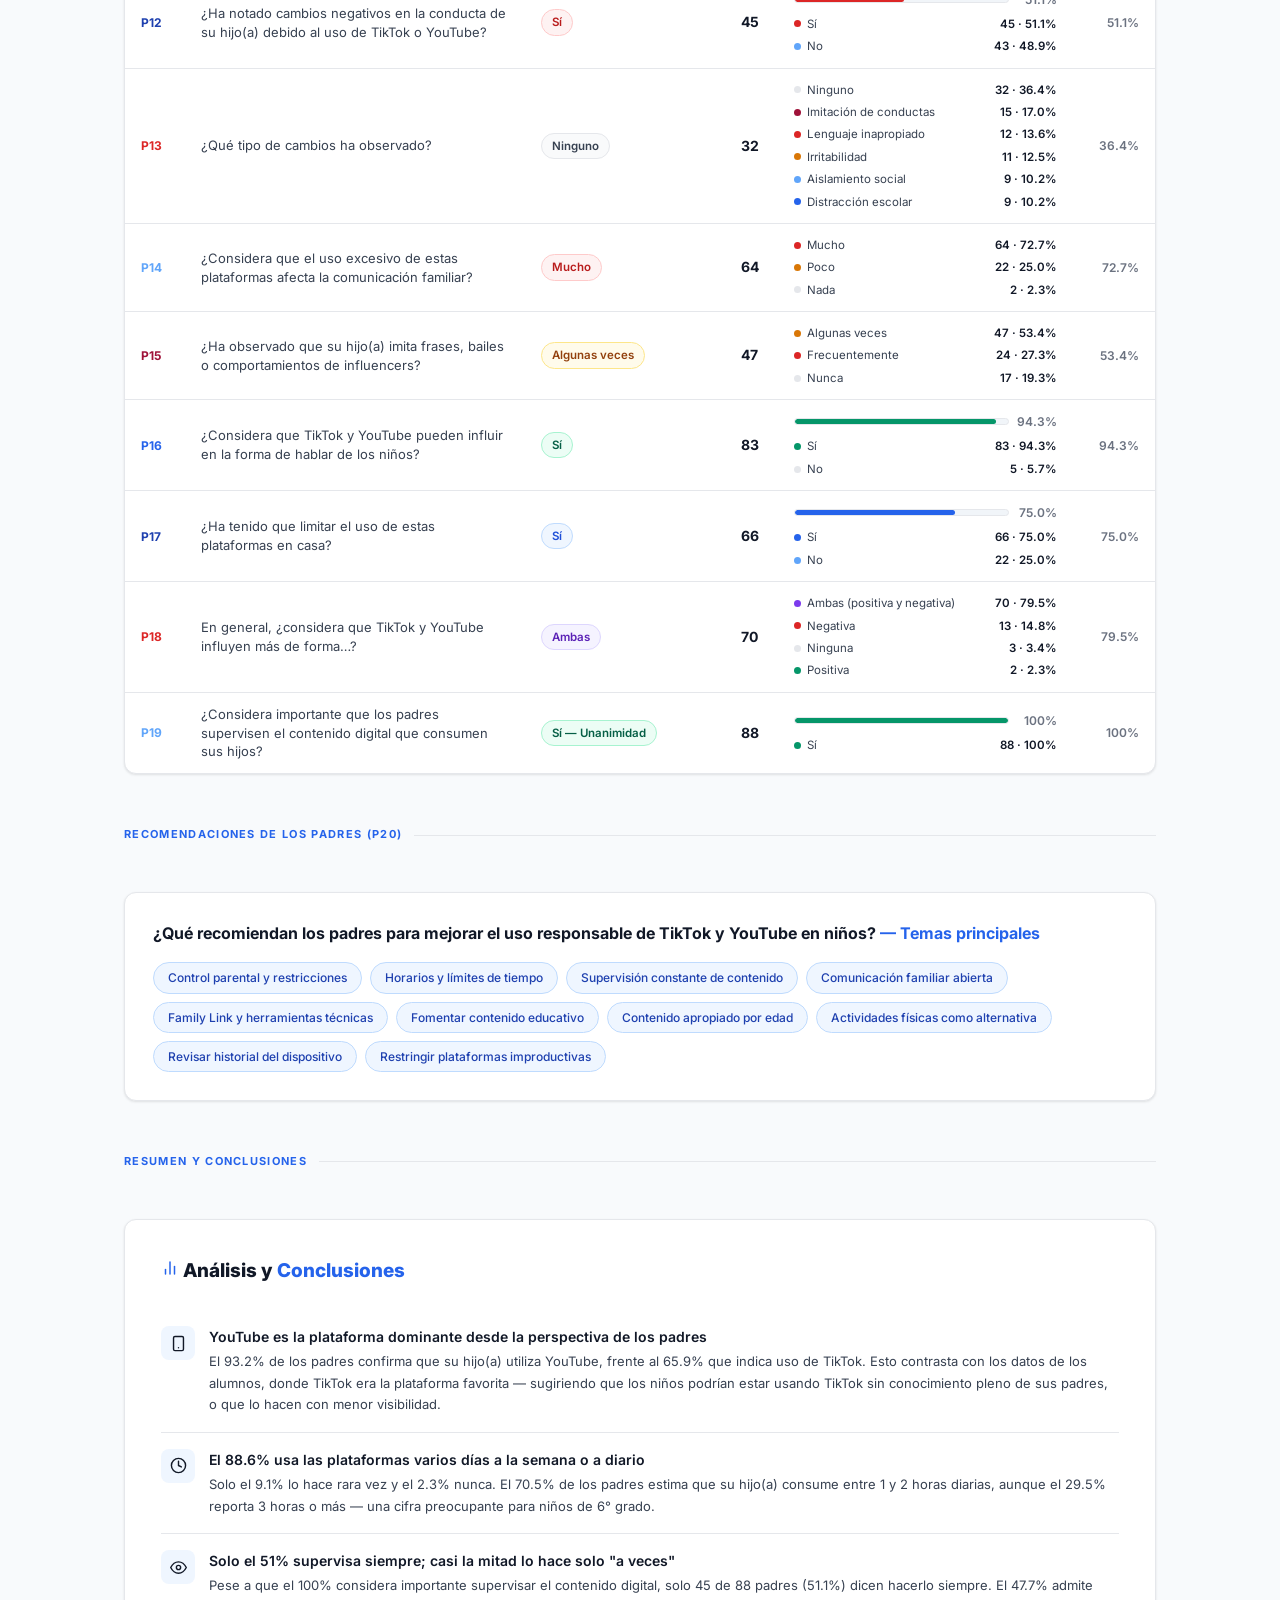
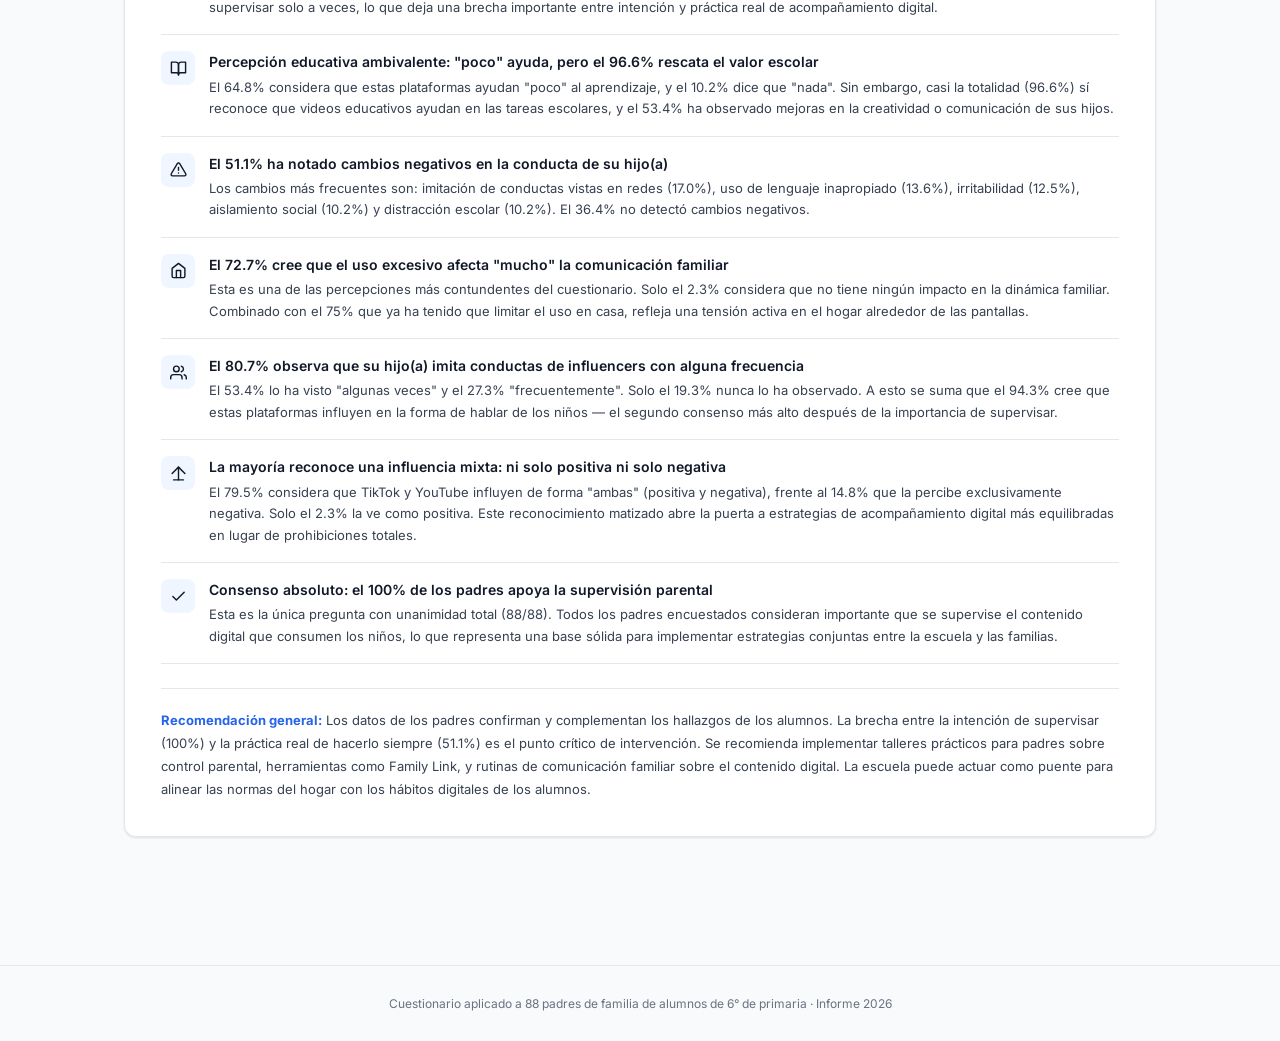
==== commit a53a1763: "Commit" ====
--- a/encuestaPadres.html
+++ b/encuestaPadres.html
@@ -12,9 +12,19 @@
 
 <body>
 
-    <!-- ══════════════ HERO ══════════════ -->
+    <!-- HERO -->
     <header class="hero">
-        <div class="hero-badge">📋 Informe de Resultados · 2026</div>
+        <div class="hero-badge">
+            <svg xmlns="http://www.w3.org/2000/svg" width="13" height="13" viewBox="0 0 24 24" fill="none"
+                stroke="currentColor" stroke-width="2.5" stroke-linecap="round" stroke-linejoin="round">
+                <path d="M14 2H6a2 2 0 0 0-2 2v16a2 2 0 0 0 2 2h12a2 2 0 0 0 2-2V8z" />
+                <polyline points="14 2 14 8 20 8" />
+                <line x1="16" y1="13" x2="8" y2="13" />
+                <line x1="16" y1="17" x2="8" y2="17" />
+                <polyline points="10 9 9 9 8 9" />
+            </svg>
+            Informe de Resultados · 2026
+        </div>
         <h1>Cuestionario para<br><span>Padres de Familia</span></h1>
         <p class="hero-sub">Influencia de TikTok y YouTube en la conducta y comunicación de estudiantes de 6° de
             primaria — perspectiva de los padres</p>
@@ -40,7 +50,7 @@
 
     <main class="page">
 
-        <!-- ══════════════ TABLA RESUMEN ══════════════ -->
+        <!-- TABLA RESUMEN -->
         <div class="section-label">Tabla resumen de resultados</div>
         <div class="card">
             <div class="tbl-wrap">
@@ -585,32 +595,47 @@
             </div>
         </div>
 
-        <!-- ══════════════ RECOMENDACIONES P20 ══════════════ -->
+        <!-- RECOMENDACIONES P20 -->
         <div class="section-label">Recomendaciones de los padres (P20)</div>
         <div class="rec-section">
             <h3>¿Qué recomiendan los padres para mejorar el uso responsable de TikTok y YouTube en niños? <span>— Temas
                     principales</span></h3>
             <div class="rec-tags">
-                <span class="rec-tag">🔒 Control parental y restricciones</span>
-                <span class="rec-tag">⏱ Horarios y límites de tiempo</span>
-                <span class="rec-tag">👁 Supervisión constante de contenido</span>
-                <span class="rec-tag">💬 Comunicación familiar abierta</span>
-                <span class="rec-tag">📱 Family Link y herramientas técnicas</span>
-                <span class="rec-tag">📚 Fomentar contenido educativo</span>
-                <span class="rec-tag">🎯 Contenido apropiado por edad</span>
-                <span class="rec-tag">🏃 Actividades físicas como alternativa</span>
-                <span class="rec-tag">🔎 Revisar historial del dispositivo</span>
-                <span class="rec-tag">🚫 Restringir plataformas improductivas</span>
+                <span class="rec-tag">Control parental y restricciones</span>
+                <span class="rec-tag">Horarios y límites de tiempo</span>
+                <span class="rec-tag">Supervisión constante de contenido</span>
+                <span class="rec-tag">Comunicación familiar abierta</span>
+                <span class="rec-tag">Family Link y herramientas técnicas</span>
+                <span class="rec-tag">Fomentar contenido educativo</span>
+                <span class="rec-tag">Contenido apropiado por edad</span>
+                <span class="rec-tag">Actividades físicas como alternativa</span>
+                <span class="rec-tag">Revisar historial del dispositivo</span>
+                <span class="rec-tag">Restringir plataformas improductivas</span>
             </div>
         </div>
 
-        <!-- ══════════════ CONCLUSIONES ══════════════ -->
+        <!-- CONCLUSIONES -->
         <div class="section-label">Resumen y conclusiones</div>
         <div class="conclusion">
-            <h2>📋 Análisis y <span>Conclusiones</span></h2>
-
-            <div class="finding">
-                <div class="finding-icon">📱</div>
+            <h2>
+                <span class="h2-icon">
+                    <svg xmlns="http://www.w3.org/2000/svg" width="18" height="18" viewBox="0 0 24 24" fill="none"
+                        stroke="currentColor" stroke-width="2" stroke-linecap="round" stroke-linejoin="round">
+                        <line x1="18" y1="20" x2="18" y2="10" />
+                        <line x1="12" y1="20" x2="12" y2="4" />
+                        <line x1="6" y1="20" x2="6" y2="14" />
+                    </svg>
+                </span>
+                Análisis y <span>Conclusiones</span>
+            </h2>
+
+            <div class="finding">
+                <div class="finding-icon"><svg xmlns="http://www.w3.org/2000/svg" width="17" height="17"
+                        viewBox="0 0 24 24" fill="none" stroke="currentColor" stroke-width="2" stroke-linecap="round"
+                        stroke-linejoin="round">
+                        <rect x="5" y="2" width="14" height="20" rx="2" ry="2" />
+                        <line x1="12" y1="18" x2="12.01" y2="18" />
+                    </svg></div>
                 <div class="finding-text">
                     <strong>YouTube es la plataforma dominante desde la perspectiva de los padres</strong>
                     <p>El 93.2% de los padres confirma que su hijo(a) utiliza YouTube, frente al 65.9% que indica uso de
@@ -621,7 +646,12 @@
             </div>
 
             <div class="finding">
-                <div class="finding-icon">⏱</div>
+                <div class="finding-icon"><svg xmlns="http://www.w3.org/2000/svg" width="17" height="17"
+                        viewBox="0 0 24 24" fill="none" stroke="currentColor" stroke-width="2" stroke-linecap="round"
+                        stroke-linejoin="round">
+                        <circle cx="12" cy="12" r="10" />
+                        <polyline points="12 6 12 12 16 14" />
+                    </svg></div>
                 <div class="finding-text">
                     <strong>El 88.6% usa las plataformas varios días a la semana o a diario</strong>
                     <p>Solo el 9.1% lo hace rara vez y el 2.3% nunca. El 70.5% de los padres estima que su hijo(a)
@@ -631,7 +661,12 @@
             </div>
 
             <div class="finding">
-                <div class="finding-icon">👁</div>
+                <div class="finding-icon"><svg xmlns="http://www.w3.org/2000/svg" width="17" height="17"
+                        viewBox="0 0 24 24" fill="none" stroke="currentColor" stroke-width="2" stroke-linecap="round"
+                        stroke-linejoin="round">
+                        <path d="M1 12s4-8 11-8 11 8 11 8-4 8-11 8-11-8-11-8z" />
+                        <circle cx="12" cy="12" r="3" />
+                    </svg></div>
                 <div class="finding-text">
                     <strong>Solo el 51% supervisa siempre; casi la mitad lo hace solo "a veces"</strong>
                     <p>Pese a que el 100% considera importante supervisar el contenido digital, solo 45 de 88 padres
@@ -641,7 +676,12 @@
             </div>
 
             <div class="finding">
-                <div class="finding-icon">📚</div>
+                <div class="finding-icon"><svg xmlns="http://www.w3.org/2000/svg" width="17" height="17"
+                        viewBox="0 0 24 24" fill="none" stroke="currentColor" stroke-width="2" stroke-linecap="round"
+                        stroke-linejoin="round">
+                        <path d="M2 3h6a4 4 0 0 1 4 4v14a3 3 0 0 0-3-3H2z" />
+                        <path d="M22 3h-6a4 4 0 0 0-4 4v14a3 3 0 0 1 3-3h7z" />
+                    </svg></div>
                 <div class="finding-text">
                     <strong>Percepción educativa ambivalente: "poco" ayuda, pero el 96.6% rescata el valor
                         escolar</strong>
@@ -653,7 +693,14 @@
             </div>
 
             <div class="finding">
-                <div class="finding-icon">⚠️</div>
+                <div class="finding-icon"><svg xmlns="http://www.w3.org/2000/svg" width="17" height="17"
+                        viewBox="0 0 24 24" fill="none" stroke="currentColor" stroke-width="2" stroke-linecap="round"
+                        stroke-linejoin="round">
+                        <path
+                            d="M10.29 3.86L1.82 18a2 2 0 0 0 1.71 3h16.94a2 2 0 0 0 1.71-3L13.71 3.86a2 2 0 0 0-3.42 0z" />
+                        <line x1="12" y1="9" x2="12" y2="13" />
+                        <line x1="12" y1="17" x2="12.01" y2="17" />
+                    </svg></div>
                 <div class="finding-text">
                     <strong>El 51.1% ha notado cambios negativos en la conducta de su hijo(a)</strong>
                     <p>Los cambios más frecuentes son: imitación de conductas vistas en redes (17.0%), uso de lenguaje
@@ -663,7 +710,12 @@
             </div>
 
             <div class="finding">
-                <div class="finding-icon">🏠</div>
+                <div class="finding-icon"><svg xmlns="http://www.w3.org/2000/svg" width="17" height="17"
+                        viewBox="0 0 24 24" fill="none" stroke="currentColor" stroke-width="2" stroke-linecap="round"
+                        stroke-linejoin="round">
+                        <path d="M3 9l9-7 9 7v11a2 2 0 0 1-2 2H5a2 2 0 0 1-2-2z" />
+                        <polyline points="9 22 9 12 15 12 15 22" />
+                    </svg></div>
                 <div class="finding-text">
                     <strong>El 72.7% cree que el uso excesivo afecta "mucho" la comunicación familiar</strong>
                     <p>Esta es una de las percepciones más contundentes del cuestionario. Solo el 2.3% considera que no
@@ -673,7 +725,14 @@
             </div>
 
             <div class="finding">
-                <div class="finding-icon">🎭</div>
+                <div class="finding-icon"><svg xmlns="http://www.w3.org/2000/svg" width="17" height="17"
+                        viewBox="0 0 24 24" fill="none" stroke="currentColor" stroke-width="2" stroke-linecap="round"
+                        stroke-linejoin="round">
+                        <path d="M17 21v-2a4 4 0 0 0-4-4H5a4 4 0 0 0-4 4v2" />
+                        <circle cx="9" cy="7" r="4" />
+                        <path d="M23 21v-2a4 4 0 0 0-3-3.87" />
+                        <path d="M16 3.13a4 4 0 0 1 0 7.75" />
+                    </svg></div>
                 <div class="finding-text">
                     <strong>El 80.7% observa que su hijo(a) imita conductas de influencers con alguna
                         frecuencia</strong>
@@ -684,7 +743,13 @@
             </div>
 
             <div class="finding">
-                <div class="finding-icon">⚖️</div>
+                <div class="finding-icon"><svg xmlns="http://www.w3.org/2000/svg" width="17" height="17"
+                        viewBox="0 0 24 24" fill="none" stroke="currentColor" stroke-width="2" stroke-linecap="round"
+                        stroke-linejoin="round">
+                        <line x1="12" y1="3" x2="12" y2="21" />
+                        <path d="M3 12l9-9 9 9" />
+                        <path d="M5 21h14" />
+                    </svg></div>
                 <div class="finding-text">
                     <strong>La mayoría reconoce una influencia mixta: ni solo positiva ni solo negativa</strong>
                     <p>El 79.5% considera que TikTok y YouTube influyen de forma "ambas" (positiva y negativa), frente
@@ -695,7 +760,11 @@
             </div>
 
             <div class="finding">
-                <div class="finding-icon">✅</div>
+                <div class="finding-icon"><svg xmlns="http://www.w3.org/2000/svg" width="17" height="17"
+                        viewBox="0 0 24 24" fill="none" stroke="currentColor" stroke-width="2" stroke-linecap="round"
+                        stroke-linejoin="round">
+                        <polyline points="20 6 9 17 4 12" />
+                    </svg></div>
                 <div class="finding-text">
                     <strong>Consenso absoluto: el 100% de los padres apoya la supervisión parental</strong>
                     <p>Esta es la única pregunta con unanimidad total (88/88). Todos los padres encuestados consideran
--- a/stylesEncuestaPadres.css
+++ b/stylesEncuestaPadres.css
@@ -1,6 +1,3 @@
-/* ============================================================
-   encuestasPadres.css  —  Paleta corporativa, fondo blanco/gris
-   ============================================================ */
 
 *,
 *::before,
@@ -39,7 +36,7 @@
     line-height: 1.6;
 }
 
-/* ── Hero ──────────────────────────────────────────────── */
+/* Hero */
 .hero {
     background: linear-gradient(135deg, #EFF6FF 0%, #F0F9FF 60%, #F8FAFC 100%);
     border-bottom: 1px solid var(--border);
@@ -114,7 +111,7 @@
     font-weight: 500;
 }
 
-/* ── Layout ────────────────────────────────────────────── */
+/* Layout */
 .page {
     max-width: 1080px;
     margin: 0 auto;
@@ -140,7 +137,7 @@
     background: var(--border);
 }
 
-/* ── Table ─────────────────────────────────────────────── */
+/* Table */
 .card {
     background: var(--card);
     border: 1px solid var(--border);
@@ -300,7 +297,6 @@
     border: 1px solid #E5E7EB;
 }
 
-/* Distribución de opciones (en tooltip-like pill list) */
 .opts-list {
     display: flex;
     flex-direction: column;
@@ -333,7 +329,7 @@
     white-space: nowrap;
 }
 
-/* ── Conclusiones ──────────────────────────────────────── */
+/* Conclusiones */
 .conclusion {
     background: var(--card);
     border: 1px solid var(--border);
@@ -442,7 +438,7 @@
     color: var(--primary);
 }
 
-/* ── Footer ────────────────────────────────────────────── */
+/* Footer */
 footer {
     text-align: center;
     padding: 28px 24px;
